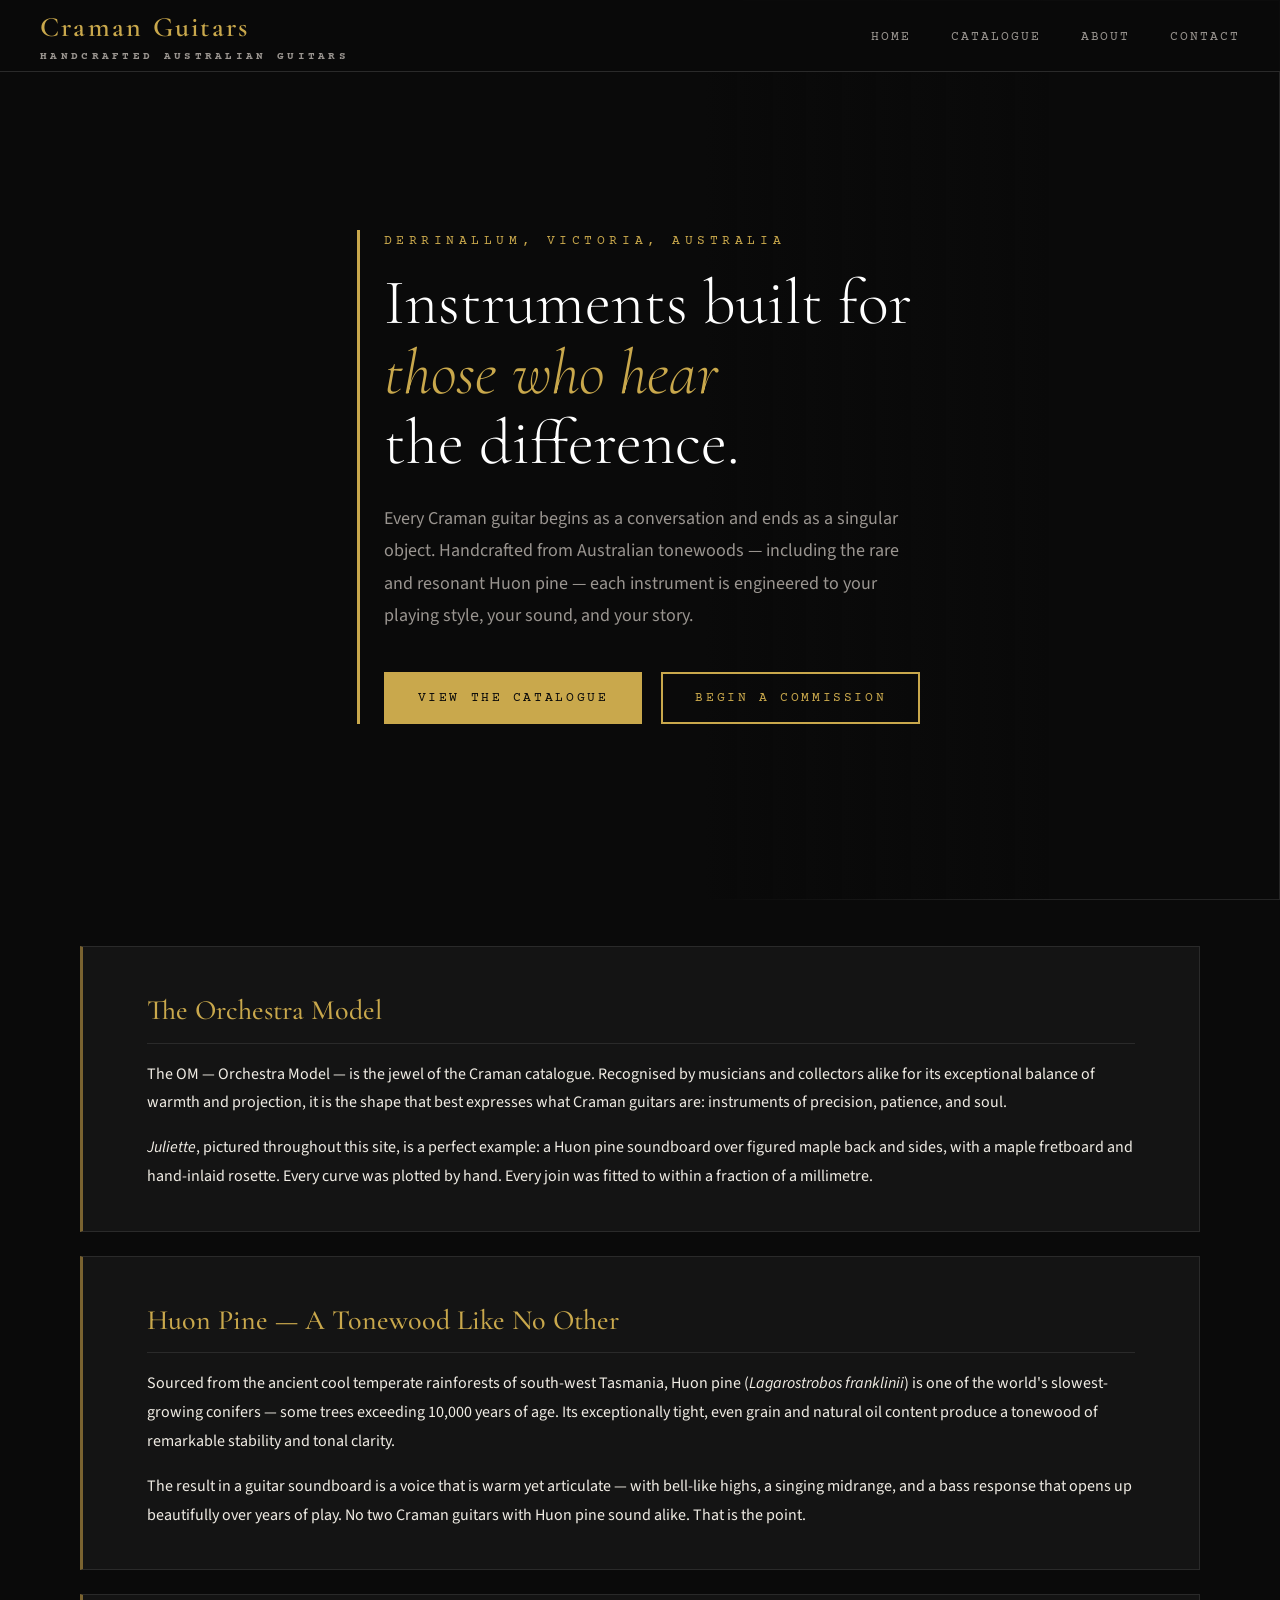
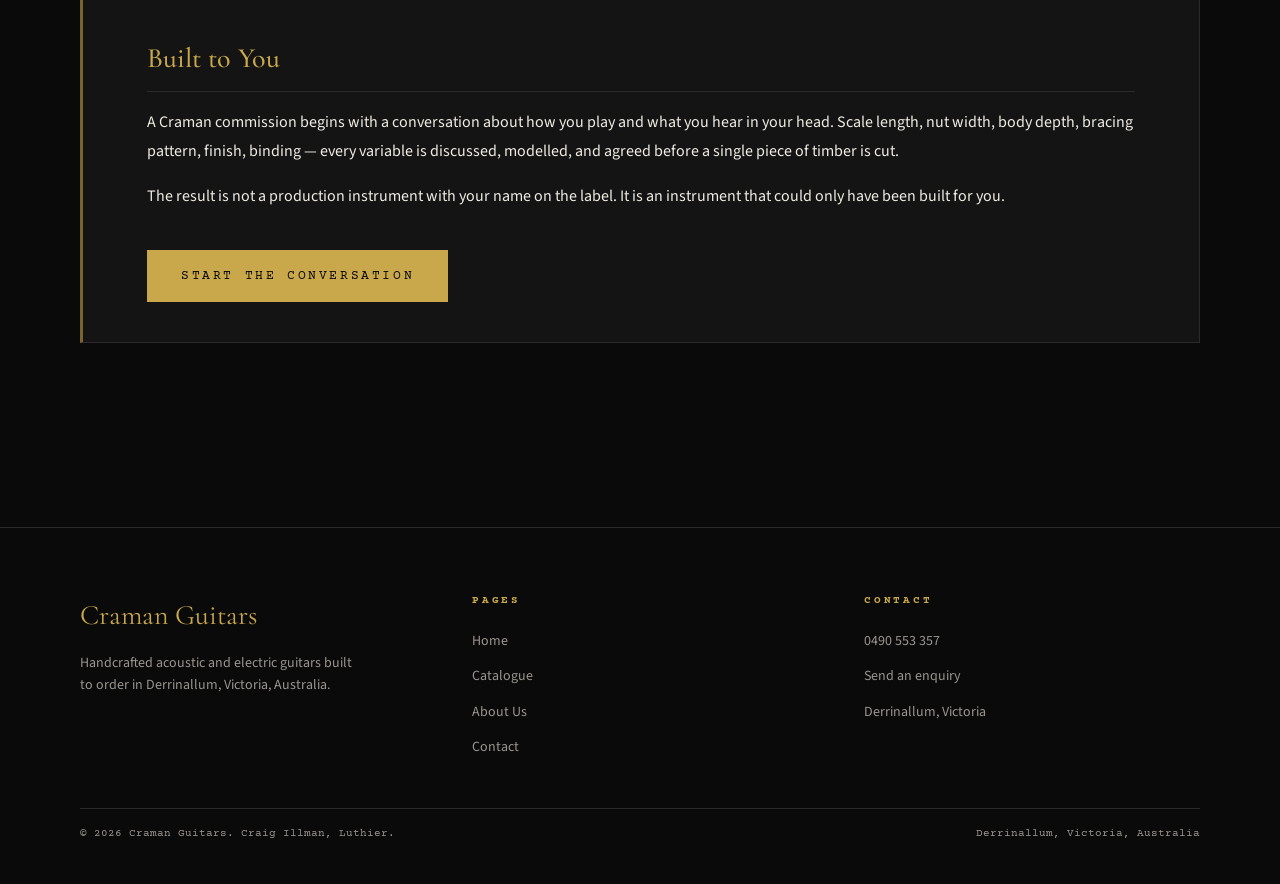
==== index.html @ 25abf244 "Add files via upload" ====
<!DOCTYPE html>
<!--
  CRAMAN GUITARS — Home Page
  File: index.html

  FOR BEGINNERS — FILE PATHS FROM THIS PAGE:
  This page is at the ROOT (top) of the site.
  Links to other files go like this:
    css/styles.css              (into the css folder)
    images/guitars/juliette.jpg (into images, then guitars)
    js/main.js                  (into the js folder)
    pages/about.html            (into the pages folder)
-->
<html lang="en">

<head>
  <meta charset="UTF-8">
  <meta http-equiv="X-UA-Compatible" content="IE=edge">
  <meta name="viewport" content="width=device-width, initial-scale=1.0">
  <title>Craman Guitars — Handcrafted in Melbourne, Australia</title>
  <meta name="description" content="Craman Guitars builds bespoke handcrafted acoustic and electric guitars in Melbourne, Australia. Featuring Huon pine soundboards and custom builds.">

  <!-- Google Fonts — loads Cormorant Garamond, Source Sans 3, and Courier Prime -->
  <link rel="preconnect" href="https://fonts.googleapis.com">
  <link rel="preconnect" href="https://fonts.gstatic.com" crossorigin>
  <link href="https://fonts.googleapis.com/css2?family=Cormorant+Garamond:ital,wght@0,300;0,400;0,500;0,600;1,300;1,400&family=Source+Sans+3:wght@300;400;600&family=Courier+Prime&display=swap" rel="stylesheet">

  <!-- Our stylesheet -->
  <link rel="stylesheet" href="css/styles.css">
</head>

<body>

  <!-- BACKGROUND GUITAR IMAGE - sits behind everything -->
  <div class="page-background" aria-hidden="true">
    <img src="images/guitars/juliette.jpg" alt="">
  </div>

  <!-- NAVIGATION BAR -->
  <div class="site-nav">
    <a href="index.html" class="nav-brand">
      Craman Guitars
      <span>Handcrafted Australian Guitars</span>
    </a>

    <button class="nav-toggle" aria-expanded="false" aria-controls="nav-links" aria-label="Open navigation menu">
      <span></span>
      <span></span>
      <span></span>
    </button>

    <ul class="nav-links" id="nav-links">
      <li><a href="index.html">Home</a></li>
      <li><a href="pages/catalogue.html">Catalogue</a></li>
      <li><a href="pages/about.html">About</a></li>
      <li><a href="pages/contact.html">Contact</a></li>
    </ul>
  </div>

  <!-- ALL VISIBLE PAGE CONTENT -->
  <div class="page-wrapper">
    <main>

      <!-- HERO SECTION -->
      <section class="hero">
        <div class="container">
          <div class="hero-content">

            <p class="hero-eyebrow">Derrinallum, Victoria, Australia</p>

            <h1 class="hero-title">
              Instruments built for<br>
              <em>those who hear</em><br>
              the difference.
            </h1>

            <p class="hero-body">
              Every Craman guitar begins as a conversation and ends as a singular object.
              Handcrafted from Australian tonewoods — including the rare and resonant
              Huon pine — each instrument is engineered to your playing style,
              your sound, and your story.
            </p>

            <div>
              <a href="pages/catalogue.html" class="btn btn-primary">View the Catalogue</a>
              <a href="pages/contact.html" class="btn btn-secondary">Begin a Commission</a>
            </div>

          </div>
        </div>
      </section>


      <!-- FEATURE ARTICLES -->
      <section class="py-xl">
        <div class="container">

          <!-- Article 1: The Orchestra Model -->
          <article class="content-block">
            <h2>The Orchestra Model</h2>
            <p>
              The OM — Orchestra Model — is the jewel of the Craman catalogue.
              Recognised by musicians and collectors alike for its exceptional
              balance of warmth and projection, it is the shape that best expresses
              what Craman guitars are: instruments of precision, patience, and soul.
            </p>
            <p>
              <em>Juliette</em>, pictured throughout this site, is a perfect example:
              a Huon pine soundboard over figured maple back and sides, with a maple
              fretboard and hand-inlaid rosette. Every curve was plotted by hand.
              Every join was fitted to within a fraction of a millimetre.
            </p>
          </article>

          <!-- Article 2: Huon Pine -->
          <article class="content-block">
            <h2>Huon Pine — A Tonewood Like No Other</h2>
            <p>
              Sourced from the ancient cool temperate rainforests of south-west Tasmania,
              Huon pine (<em>Lagarostrobos franklinii</em>) is one of the world's
              slowest-growing conifers — some trees exceeding 10,000 years of age.
              Its exceptionally tight, even grain and natural oil content produce a
              tonewood of remarkable stability and tonal clarity.
            </p>
            <p>
              The result in a guitar soundboard is a voice that is warm yet articulate —
              with bell-like highs, a singing midrange, and a bass response that opens
              up beautifully over years of play. No two Craman guitars with Huon pine
              sound alike. That is the point.
            </p>
          </article>

          <!-- Article 3: Built to You -->
          <article class="content-block">
            <h2>Built to You</h2>
            <p>
              A Craman commission begins with a conversation about how you play and
              what you hear in your head. Scale length, nut width, body depth, bracing
              pattern, finish, binding — every variable is discussed, modelled, and
              agreed before a single piece of timber is cut.
            </p>
            <p>
              The result is not a production instrument with your name on the label.
              It is an instrument that could only have been built for you.
            </p>
            <div class="mt-lg">
              <a href="pages/contact.html" class="btn btn-primary">Start the Conversation</a>
            </div>
          </article>

        </div>
      </section>

    </main>

    <!-- FOOTER -->
    <div class="site-footer">
      <div class="container">

        <div class="footer-inner clearfix">

          <div class="footer-col">
            <span class="footer-brand-name">Craman Guitars</span>
            <p class="footer-brand-desc">
              Handcrafted acoustic and electric guitars built to order in
              Derrinallum, Victoria, Australia.
            </p>
          </div>

          <div class="footer-col">
            <h3>Pages</h3>
            <ul>
              <li><a href="index.html">Home</a></li>
              <li><a href="pages/catalogue.html">Catalogue</a></li>
              <li><a href="pages/about.html">About Us</a></li>
              <li><a href="pages/contact.html">Contact</a></li>
            </ul>
          </div>

          <div class="footer-col">
            <h3>Contact</h3>
            <ul>
              <li><a href="tel:0490553357">0490 553 357</a></li>
              <li><a href="pages/contact.html">Send an enquiry</a></li>
              <li><span style="color: #9a9590; font-size: 14px;">Derrinallum, Victoria</span></li>
            </ul>
          </div>

        </div>

        <div class="footer-bottom clearfix">
          <span>&copy; 2026 Craman Guitars. Craig Illman, Luthier.</span>
          <span>Derrinallum, Victoria, Australia</span>
        </div>

      </div>
    </div>

  </div><!-- end .page-wrapper -->

  <script src="js/main.js"></script>
</body>
</html>
---- css/styles.css ----
/* ============================================================
   CRAMAN GUITARS — Main Stylesheet
   File: css/styles.css
   Compatibility: Dreamweaver 2020, Chrome 70+, Firefox 65+

   HOW THIS FILE IS ORGANISED (for beginners):
   ------------------------------------------------------------
   1. RESET & BASE     — Removes browser defaults
   2. BACKGROUND       — Juliette guitar image behind all content
   3. NAVIGATION       — Top menu bar on every page
   4. PAGE LAYOUT      — Wrapper and container
   5. HERO SECTION     — Big banner on the Home page
   6. BUTTONS          — Gold filled and outlined buttons
   7. ARTICLE CARDS    — Content blocks used on every page
   8. CATALOGUE        — Guitar listing cards
   9. CONTACT          — Contact details and form
  10. PAGE HERO        — Smaller heading for inner pages
  11. FOOTER           — Bottom strip on every page
  12. UTILITIES        — Small helper classes
  13. RESPONSIVE       — Mobile and tablet adjustments
   ============================================================ */


/* ============================================================
   1. RESET & BASE STYLES
   NOTE: We are NOT using CSS variables (var()) here because
   Dreamweaver 2020's preview does not render them reliably.
   Instead, every colour and size is written out explicitly.
   ============================================================ */

*,
*::before,
*::after {
  box-sizing: border-box;
  margin: 0;
  padding: 0;
}

html {
  scroll-behavior: smooth;
  font-size: 16px;
}

body {
  background-color: #0a0a0a;
  color: #f0ece4;
  font-family: 'Source Sans 3', 'Helvetica Neue', Arial, sans-serif;
  font-size: 16px;
  line-height: 1.7;
  min-height: 100vh;
  overflow-x: hidden;
}

a {
  color: #c9a84c;
  text-decoration: none;
  -webkit-transition: color 0.2s ease;
  transition: color 0.2s ease;
}

a:hover {
  color: #e2c97e;
}

img {
  max-width: 100%;
  height: auto;
  display: block;
}

ul,
ol {
  list-style: none;
}


/* ============================================================
   2. BACKGROUND GUITAR IMAGE
   position: fixed keeps her in place while content scrolls.
   opacity: 0.15 makes her subtle — visible but not distracting.
   ============================================================ */

.page-background {
  position: fixed;
  top: 0;
  right: 0;
  width: 45%;
  height: 100%;
  z-index: 0;
  pointer-events: none;
  overflow: hidden;
}

.page-background img {
  width: 100%;
  height: 100%;
  object-fit: cover;
  object-position: center top;
  opacity: 0.15;
  -webkit-filter: grayscale(30%);
  filter: grayscale(30%);
}

/* Gradient that fades the image toward the left */
.page-background::after {
  content: '';
  position: absolute;
  top: 0;
  left: 0;
  width: 60%;
  height: 100%;
  background: -webkit-linear-gradient(left, #0a0a0a 0%, transparent 100%);
  background: linear-gradient(to right, #0a0a0a 0%, transparent 100%);
}


/* ============================================================
   3. NAVIGATION BAR
   position: fixed sticks it to the top of the screen.
   z-index: 1000 keeps it above everything else.
   ============================================================ */

.site-nav {
  position: fixed;
  top: 0;
  left: 0;
  right: 0;
  height: 72px;
  z-index: 1000;
  background-color: rgba(10, 10, 10, 0.92);
  border-bottom: 1px solid #2a2a2a;

  /* Flexbox lines up brand and links side by side */
  display: -webkit-box;
  display: -ms-flexbox;
  display: flex;
  -webkit-box-align: center;
  -ms-flex-align: center;
  align-items: center;
  padding: 0 40px;
}

/* Brand name on the left */
.nav-brand {
  font-family: 'Cormorant Garamond', Georgia, serif;
  font-size: 28px;
  font-weight: 600;
  color: #c9a84c;
  letter-spacing: 0.08em;
  margin-right: auto;   /* Pushes the nav links to the right */
  text-decoration: none;
}

.nav-brand:hover {
  color: #c9a84c;
}

.nav-brand span {
  color: #9a9590;
  font-size: 11px;
  display: block;
  letter-spacing: 0.3em;
  text-transform: uppercase;
  margin-top: -4px;
  font-family: 'Courier Prime', 'Courier New', monospace;
}

/* Nav links list */
.nav-links {
  display: -webkit-box;
  display: -ms-flexbox;
  display: flex;
  list-style: none;
  padding: 0;
  margin: 0;
}

/* Space between each link using margin instead of gap */
.nav-links li {
  margin-left: 40px;
}

.nav-links a {
  font-family: 'Courier Prime', 'Courier New', monospace;
  font-size: 13px;
  color: #9a9590;
  letter-spacing: 0.15em;
  text-transform: uppercase;
  padding-bottom: 3px;
  border-bottom: 2px solid transparent;
  -webkit-transition: color 0.2s ease, border-color 0.2s ease;
  transition: color 0.2s ease, border-color 0.2s ease;
}

.nav-links a:hover,
.nav-links a.active {
  color: #c9a84c;
  border-bottom-color: #c9a84c;
}

/* Mobile hamburger — hidden on desktop */
.nav-toggle {
  display: none;
  background: none;
  border: none;
  cursor: pointer;
  padding: 8px;
}

.nav-toggle span {
  display: block;
  width: 24px;
  height: 2px;
  background-color: #c9a84c;
  margin: 5px 0;
}


/* ============================================================
   4. PAGE LAYOUT
   .page-wrapper sits above the background (z-index: 1).
   .container centres content and limits the maximum width.
   ============================================================ */

.page-wrapper {
  position: relative;
  z-index: 1;
  padding-top: 72px;    /* Stops content hiding under the fixed nav */
}

.container {
  max-width: 1200px;
  margin: 0 auto;
  padding: 0 40px;
}


/* ============================================================
   5. HERO SECTION (Home page)
   ============================================================ */

.hero {
  min-height: 90vh;
  display: -webkit-box;
  display: -ms-flexbox;
  display: flex;
  -webkit-box-align: center;
  -ms-flex-align: center;
  align-items: center;
  padding: 96px 0;
}

.hero-content {
  max-width: 700px;
  padding-left: 24px;
  border-left: 3px solid #c9a84c;
}

.hero-eyebrow {
  font-family: 'Courier Prime', 'Courier New', monospace;
  font-size: 13px;
  color: #c9a84c;
  letter-spacing: 0.35em;
  text-transform: uppercase;
  margin-bottom: 16px;
}

.hero-title {
  font-family: 'Cormorant Garamond', Georgia, serif;
  font-size: 64px;
  font-weight: 300;
  color: #ffffff;
  line-height: 1.1;
  margin-bottom: 24px;
}

.hero-title em {
  color: #c9a84c;
  font-style: italic;
}

.hero-body {
  font-size: 18px;
  color: #9a9590;
  max-width: 540px;
  margin-bottom: 40px;
  line-height: 1.8;
}


/* ============================================================
   6. BUTTONS
   ============================================================ */

.btn {
  display: inline-block;
  padding: 13px 32px;
  font-family: 'Courier Prime', 'Courier New', monospace;
  font-size: 13px;
  letter-spacing: 0.2em;
  text-transform: uppercase;
  -webkit-transition: all 0.2s ease;
  transition: all 0.2s ease;
  cursor: pointer;
  border-radius: 0;
}

/* Gold filled */
.btn-primary {
  background-color: #c9a84c;
  color: #0a0a0a;
  border: 2px solid #c9a84c;
}

.btn-primary:hover {
  background-color: #e2c97e;
  border-color: #e2c97e;
  color: #0a0a0a;
}

/* Gold outline */
.btn-secondary {
  background-color: transparent;
  color: #c9a84c;
  border: 2px solid #c9a84c;
  margin-left: 16px;
}

.btn-secondary:hover {
  background-color: #c9a84c;
  color: #0a0a0a;
}


/* ============================================================
   7. ARTICLE CARDS
   Each <article class="content-block"> is a styled panel.

   The .visible class is added by JavaScript when the article
   scrolls into view — this triggers the fade-in effect.
   Without JavaScript, articles display normally (opacity: 1).
   ============================================================ */

.section-divider {
  width: 80px;
  height: 1px;
  background-color: #7a6330;
  margin: 64px 0 24px;
}

.section-eyebrow {
  font-family: 'Courier Prime', 'Courier New', monospace;
  font-size: 11px;
  color: #7a6330;
  letter-spacing: 0.4em;
  text-transform: uppercase;
  margin-bottom: 8px;
}

.section-title {
  font-family: 'Cormorant Garamond', Georgia, serif;
  font-size: 36px;
  font-weight: 400;
  color: #ffffff;
  margin-bottom: 40px;
  line-height: 1.2;
}

article.content-block {
  background-color: #141414;
  border: 1px solid #2a2a2a;
  border-left: 3px solid #7a6330;
  padding: 40px 64px;
  margin-bottom: 24px;
  /* Fully visible by default. Animation only runs when
     JavaScript adds .js-fade to the <html> element. */
}

.js-fade article.content-block {
  opacity: 0;
  -webkit-transform: translateY(20px);
  transform: translateY(20px);
  -webkit-transition: opacity 0.6s ease, -webkit-transform 0.6s ease;
  transition: opacity 0.6s ease, transform 0.6s ease;
}

.js-fade article.content-block.visible {
  opacity: 1;
  -webkit-transform: translateY(0);
  transform: translateY(0);
}

article.content-block h2 {
  font-family: 'Cormorant Garamond', Georgia, serif;
  font-size: 28px;
  font-weight: 500;
  color: #c9a84c;
  margin-bottom: 16px;
  padding-bottom: 8px;
  border-bottom: 1px solid #2a2a2a;
}

article.content-block p {
  color: #f0ece4;
  margin-bottom: 16px;
  line-height: 1.8;
}

article.content-block p:last-child {
  margin-bottom: 0;
}

/* Prevent article paragraph colour from bleeding into buttons inside articles */
article.content-block .btn-primary {
  color: #0a0a0a;
}

article.content-block .btn-secondary {
  color: #c9a84c;
}

article.content-block a {
  color: #c9a84c;
}

article.content-block a:hover {
  color: #e2c97e;
}


/* ============================================================
   8. CATALOGUE — Guitar Cards
   ============================================================ */

/* Grid using inline-block so no CSS Grid is needed.
   Each card is 31% wide with small gaps between them. */
.catalogue-grid {
  padding: 40px 0;
  font-size: 0;         /* Removes whitespace gaps between inline-blocks */
}

.guitar-card {
  display: inline-block;
  vertical-align: top;
  width: 47%;
  margin: 0 1.5% 32px 1.5%;
  background-color: #141414;
  border: 1px solid #2a2a2a;
  font-size: 16px;      /* Reset font size removed above */
  overflow: hidden;
  -webkit-transition: border-color 0.3s ease;
  transition: border-color 0.3s ease;

  /* Fully visible by default. Animation only runs when
     JavaScript adds .js-fade to the <html> element. */
  -webkit-transition: border-color 0.3s ease;
  transition: border-color 0.3s ease;
}

.js-fade .guitar-card {
  opacity: 0;
  -webkit-transform: translateY(20px);
  transform: translateY(20px);
  -webkit-transition: opacity 0.6s ease, -webkit-transform 0.6s ease, border-color 0.3s ease;
  transition: opacity 0.6s ease, transform 0.6s ease, border-color 0.3s ease;
}

.js-fade .guitar-card.visible {
  opacity: 1;
  -webkit-transform: translateY(0);
  transform: translateY(0);
}

.guitar-card:hover {
  border-color: #7a6330;
}

/* Image container */
.guitar-card-image {
  width: 100%;
  height: 280px;
  overflow: hidden;
  position: relative;
}

.guitar-card-image img {
  width: 100%;
  height: 100%;
  object-fit: cover;
  -webkit-transition: -webkit-transform 0.4s ease;
  transition: transform 0.4s ease;
}

.guitar-card:hover .guitar-card-image img {
  -webkit-transform: scale(1.04);
  transform: scale(1.04);
}

/* Gold badge over the image */
.guitar-card-badge {
  position: absolute;
  top: 16px;
  left: 16px;
  background-color: #c9a84c;
  color: #0a0a0a;
  font-family: 'Courier Prime', 'Courier New', monospace;
  font-size: 11px;
  letter-spacing: 0.2em;
  text-transform: uppercase;
  padding: 5px 12px;
}

/* Text below image */
.guitar-card-body {
  padding: 24px;
}

.guitar-card-name {
  font-family: 'Cormorant Garamond', Georgia, serif;
  font-size: 28px;
  font-weight: 500;
  color: #ffffff;
  margin-bottom: 8px;
  font-style: italic;
}

.guitar-card-model {
  font-family: 'Courier Prime', 'Courier New', monospace;
  font-size: 11px;
  color: #c9a84c;
  letter-spacing: 0.25em;
  text-transform: uppercase;
  margin-bottom: 16px;
}

.guitar-card-desc {
  font-size: 14px;
  color: #9a9590;
  line-height: 1.7;
  margin-bottom: 24px;
}

/* Spec rows inside a card */
.guitar-specs {
  border-top: 1px solid #2a2a2a;
  padding-top: 16px;
  list-style: none;
  padding-left: 0;
}

.guitar-specs li {
  overflow: hidden;     /* Contains the floated elements */
  font-size: 12px;
  font-family: 'Courier Prime', 'Courier New', monospace;
  padding: 6px 0;
  border-bottom: 1px solid #2a2a2a;
  color: #9a9590;
}

.guitar-specs li:last-child {
  border-bottom: none;
}

.spec-label {
  float: left;
  color: #9a9590;
  letter-spacing: 0.1em;
  text-transform: uppercase;
}

.spec-value {
  float: right;
  color: #f0ece4;
}


/* ============================================================
   9. CONTACT
   ============================================================ */

/* Two columns — left for info, right for form */
.contact-layout {
  overflow: hidden;     /* Clearfix for the two floated columns */
  padding: 40px 0;
}

.contact-info {
  float: left;
  width: 46%;
  margin-right: 4%;
}

.contact-form-col {
  float: left;
  width: 50%;
}

.contact-info h2 {
  font-family: 'Cormorant Garamond', Georgia, serif;
  font-size: 36px;
  color: #ffffff;
  margin-bottom: 24px;
}

.contact-detail {
  overflow: hidden;
  margin-bottom: 24px;
  padding-bottom: 24px;
  border-bottom: 1px solid #2a2a2a;
}

.contact-detail:last-of-type {
  border-bottom: none;
}

.contact-detail-label {
  display: block;
  font-family: 'Courier Prime', 'Courier New', monospace;
  font-size: 11px;
  color: #c9a84c;
  letter-spacing: 0.2em;
  text-transform: uppercase;
  margin-bottom: 4px;
}

.contact-detail-value {
  color: #f0ece4;
  font-size: 16px;
  line-height: 1.5;
}

/* The form panel */
.contact-form {
  background-color: #141414;
  border: 1px solid #2a2a2a;
  padding: 40px;
}

.form-group {
  margin-bottom: 24px;
}

.form-group label {
  display: block;
  font-family: 'Courier Prime', 'Courier New', monospace;
  font-size: 11px;
  color: #c9a84c;
  letter-spacing: 0.2em;
  text-transform: uppercase;
  margin-bottom: 8px;
}

.form-group input,
.form-group textarea,
.form-group select {
  width: 100%;
  background-color: #1c1c1c;
  border: 1px solid #2a2a2a;
  color: #f0ece4;
  font-family: 'Source Sans 3', 'Helvetica Neue', Arial, sans-serif;
  font-size: 16px;
  padding: 12px 16px;
  outline: none;
  -webkit-transition: border-color 0.2s ease;
  transition: border-color 0.2s ease;
  border-radius: 0;
  -webkit-appearance: none;
  -moz-appearance: none;
  appearance: none;
}

.form-group input:focus,
.form-group textarea:focus,
.form-group select:focus {
  border-color: #c9a84c;
}

.form-group textarea {
  height: 160px;
  resize: vertical;
}

/* Select arrow replacement */
.form-group select {
  background-image: url("data:image/svg+xml,%3Csvg xmlns='http://www.w3.org/2000/svg' width='10' height='6'%3E%3Cpath d='M0 0l5 6 5-6z' fill='%23c9a84c'/%3E%3C/svg%3E");
  background-repeat: no-repeat;
  background-position: right 16px center;
  padding-right: 40px;
}

/* Submit button */
.btn-submit {
  width: 100%;
  text-align: center;
  border: 2px solid #c9a84c;
  background-color: #c9a84c;
  color: #0a0a0a;
  font-family: 'Courier Prime', 'Courier New', monospace;
  font-size: 13px;
  letter-spacing: 0.2em;
  text-transform: uppercase;
  padding: 15px 32px;
  cursor: pointer;
  border-radius: 0;
  -webkit-transition: all 0.2s ease;
  transition: all 0.2s ease;
}

.btn-submit:hover {
  background-color: #e2c97e;
  border-color: #e2c97e;
}

/* Clearfix — forces a container to wrap its floated children */
.clearfix::after {
  content: '';
  display: table;
  clear: both;
}


/* ============================================================
  10. PAGE HERO (inner pages — smaller than home hero)
   ============================================================ */

.page-hero {
  padding: 96px 0 40px;
  border-bottom: 1px solid #2a2a2a;
  margin-bottom: 64px;
}

.page-hero-eyebrow {
  font-family: 'Courier Prime', 'Courier New', monospace;
  font-size: 13px;
  color: #c9a84c;
  letter-spacing: 0.35em;
  text-transform: uppercase;
  margin-bottom: 8px;
}

.page-hero-title {
  font-family: 'Cormorant Garamond', Georgia, serif;
  font-size: 36px;
  font-weight: 72;
  color: #ffffff;
  line-height: 1.15;
}

.page-hero-sub {
  font-size: 18px;
  color: #9a9590;
  max-width: 600px;
  margin-top: 16px;
  line-height: 1.8;
}


/* ============================================================
  11. FOOTER
   ============================================================ */

.site-footer {
  margin-top: 96px;
  padding: 64px 0 40px;
  border-top: 1px solid #2a2a2a;
  position: relative;
  z-index: 1;
}

.footer-inner {
  overflow: hidden;
  margin-bottom: 40px;
}

.footer-col {
  float: left;
  width: 30%;
  margin-right: 5%;
}

.footer-col:last-child {
  margin-right: 0;
}

.footer-brand-name {
  font-family: 'Cormorant Garamond', Georgia, serif;
  font-size: 28px;
  color: #c9a84c;
  display: block;
  margin-bottom: 12px;
}

.footer-brand-desc {
  font-size: 14px;
  color: #9a9590;
  line-height: 1.6;
  max-width: 280px;
}

.footer-col h3 {
  font-family: 'Courier Prime', 'Courier New', monospace;
  font-size: 11px;
  color: #c9a84c;
  letter-spacing: 0.25em;
  text-transform: uppercase;
  margin-bottom: 16px;
}

.footer-col ul {
  list-style: none;
  padding: 0;
}

.footer-col ul li {
  margin-bottom: 8px;
}

.footer-col ul li a {
  font-size: 14px;
  color: #9a9590;
}

.footer-col ul li a:hover {
  color: #c9a84c;
}

.footer-bottom {
  border-top: 1px solid #2a2a2a;
  padding-top: 16px;
  font-family: 'Courier Prime', 'Courier New', monospace;
  font-size: 11px;
  color: #9a9590;
  overflow: hidden;
}

.footer-bottom span:first-child {
  float: left;
}

.footer-bottom span:last-child {
  float: right;
}


/* ============================================================
  12. UTILITY CLASSES
   ============================================================ */

.text-center  { text-align: center; }
.text-gold    { color: #c9a84c; }
.text-muted   { color: #9a9590; }
.mt-sm        { margin-top: 16px; }
.mt-lg        { margin-top: 40px; }
.mb-lg        { margin-bottom: 40px; }
.py-xl        { padding-top: 64px; padding-bottom: 64px; }

/* Screen-reader only text — visually hidden but readable by assistive tech */
.sr-only {
  position: absolute;
  width: 1px;
  height: 1px;
  overflow: hidden;
  clip: rect(0, 0, 0, 0);
}


/* ============================================================
  13. RESPONSIVE — TABLET (max 900px)
   ============================================================ */

@media screen and (max-width: 900px) {

  /* Background guitar narrower on tablet */
  .page-background {
    width: 55%;
    opacity: 0.10;
  }

  /* Hero title smaller */
  .hero-title {
    font-size: 48px;
  }

  /* Stack catalogue cards to single column */
  .guitar-card {
    width: 97%;
    margin-left: 1.5%;
    margin-right: 1.5%;
  }

  /* Stack contact layout */
  .contact-info,
  .contact-form-col {
    float: none;
    width: 100%;
    margin-right: 0;
    margin-bottom: 40px;
  }

  /* Stack footer columns */
  .footer-col {
    float: none;
    width: 100%;
    margin-right: 0;
    margin-bottom: 32px;
  }

  .container {
    padding: 0 24px;
  }
}


/* ============================================================
  14. RESPONSIVE — MOBILE (max 600px)
   ============================================================ */

@media screen and (max-width: 600px) {

  /* Show hamburger, hide nav links */
  .nav-toggle {
    display: block;
  }

  /* Nav becomes a dropdown */
  .nav-links {
    display: block;
    position: absolute;
    top: 72px;
    left: 0;
    right: 0;
    background-color: #0e0e0e;
    border-bottom: 1px solid #2a2a2a;
    max-height: 0;
    overflow: hidden;
    -webkit-transition: max-height 0.3s ease;
    transition: max-height 0.3s ease;
  }

  .nav-links.open {
    max-height: 300px;
  }

  .nav-links li {
    margin-left: 0;
    text-align: center;
    border-bottom: 1px solid #2a2a2a;
  }

  .nav-links li a {
    display: block;
    padding: 16px;
  }

  /* Guitar image very subtle on mobile */
  .page-background {
    width: 100%;
    opacity: 0.07;
  }

  /* Smaller hero on mobile */
  .hero-title {
    font-size: 36px;
  }

  .hero-body {
    font-size: 16px;
  }

  /* Stack buttons on mobile */
  .btn-secondary {
    margin-left: 0;
    margin-top: 12px;
    display: block;
    text-align: center;
  }

  .article-padding {
    padding: 24px;
  }

  article.content-block {
    padding: 24px;
  }

  .page-hero-title {
    font-size: 36px;
  }

  .container {
    padding: 0 16px;
  }

  .site-nav {
    padding: 0 16px;
  }

  .footer-bottom span:first-child,
  .footer-bottom span:last-child {
    float: none;
    display: block;
    margin-bottom: 4px;
  }
}
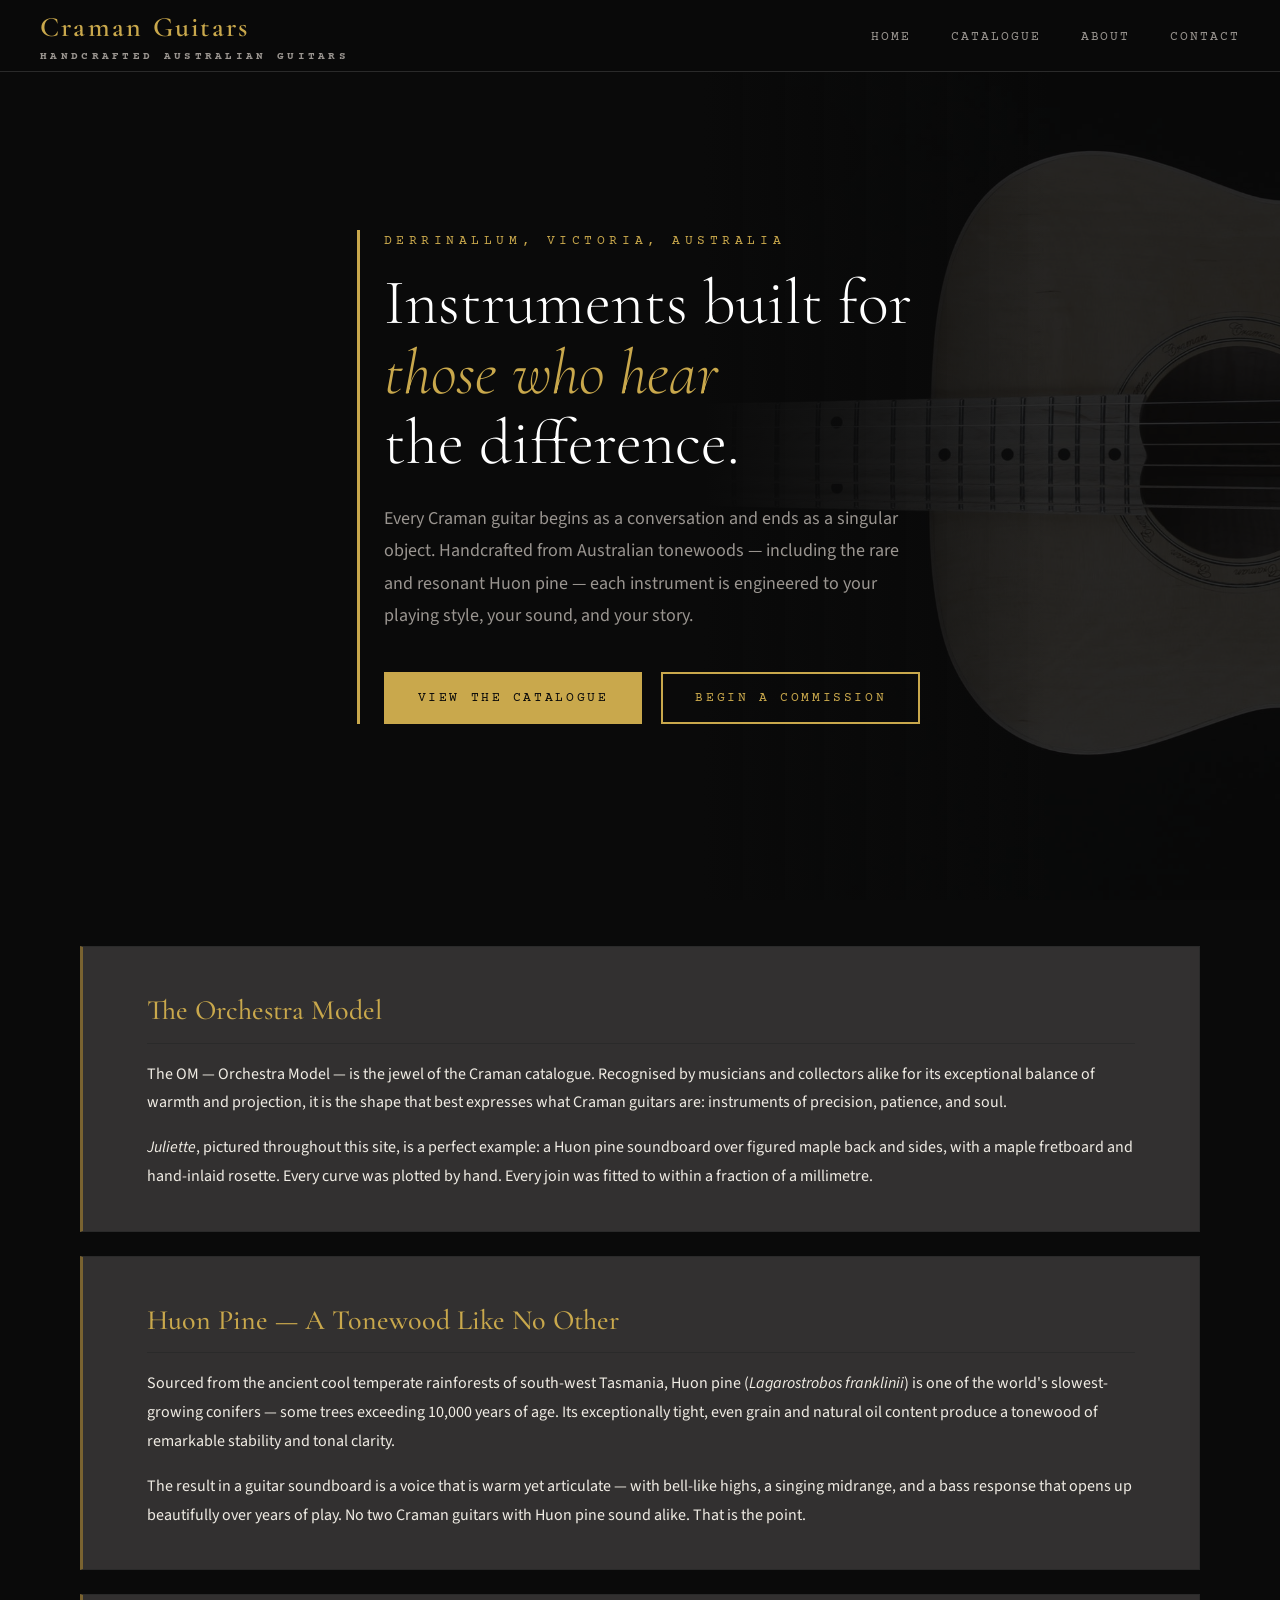
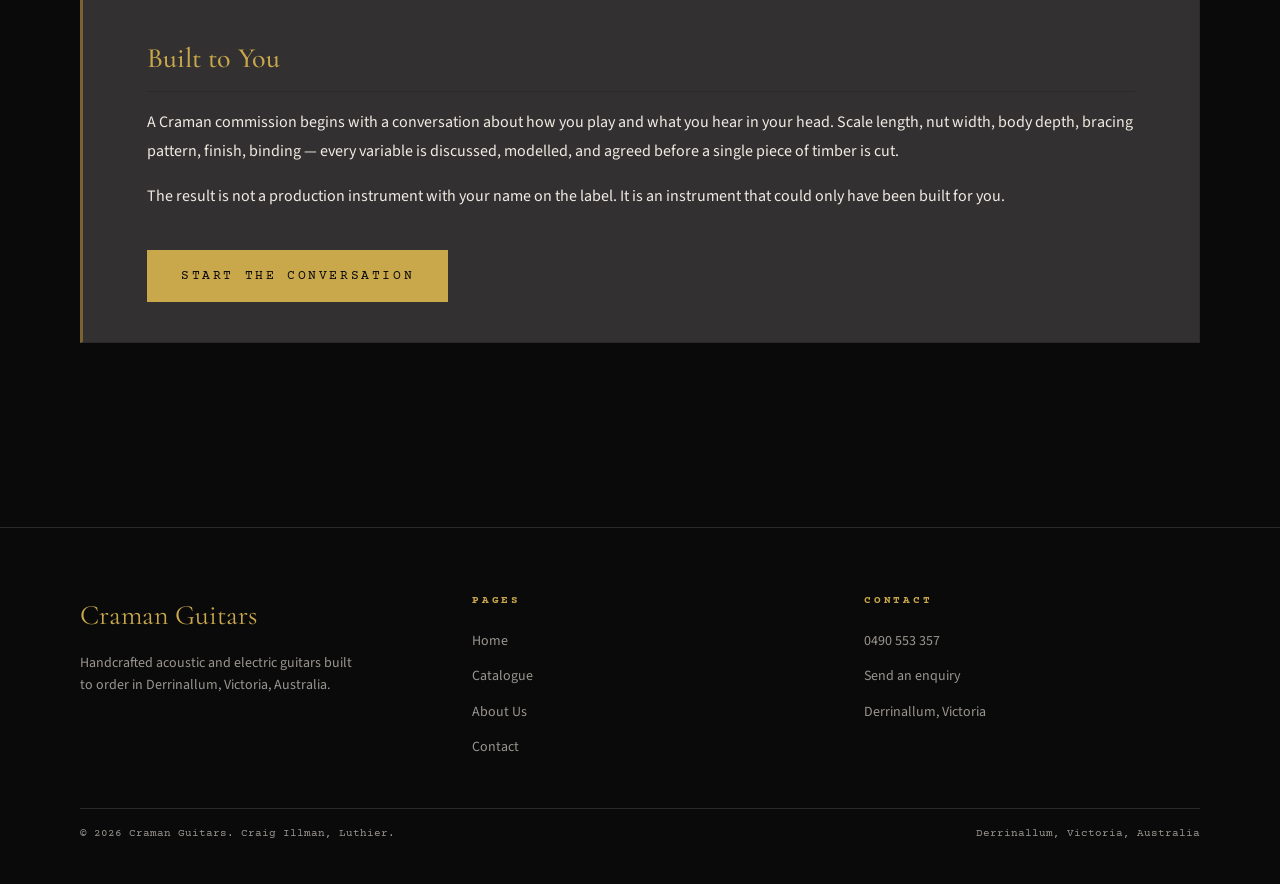
==== commit 6b995c57: "Update index.html" ====
--- a/index.html
+++ b/index.html
@@ -26,7 +26,10 @@
   <link href="https://fonts.googleapis.com/css2?family=Cormorant+Garamond:ital,wght@0,300;0,400;0,500;0,600;1,300;1,400&family=Source+Sans+3:wght@300;400;600&family=Courier+Prime&display=swap" rel="stylesheet">
 
   <!-- Our stylesheet -->
-  <link rel="stylesheet" href="css/styles.css">
+  <link rel="stylesheet" href="css/styles.css"><link rel="apple-touch-icon" sizes="180x180" href="/apple-touch-icon.png">
+<link rel="icon" type="image/png" sizes="32x32" href="/favicon-32x32.png">
+<link rel="icon" type="image/png" sizes="16x16" href="/favicon-16x16.png">
+<link rel="manifest" href="/site.webmanifest">
 </head>
 
 <body>
--- a/css/styles.css
+++ b/css/styles.css
@@ -344,7 +344,7 @@
 .section-divider {
   width: 80px;
   height: 1px;
-  background-color: #7a6330;
+  background-color: rgba(58,56,56,0.85);
   margin: 64px 0 24px;
 }
 
@@ -367,7 +367,7 @@
 }
 
 article.content-block {
-  background-color: #141414;
+  background-color: rgba(58,56,56,0.85);
   border: 1px solid #2a2a2a;
   border-left: 3px solid #7a6330;
   padding: 40px 64px;
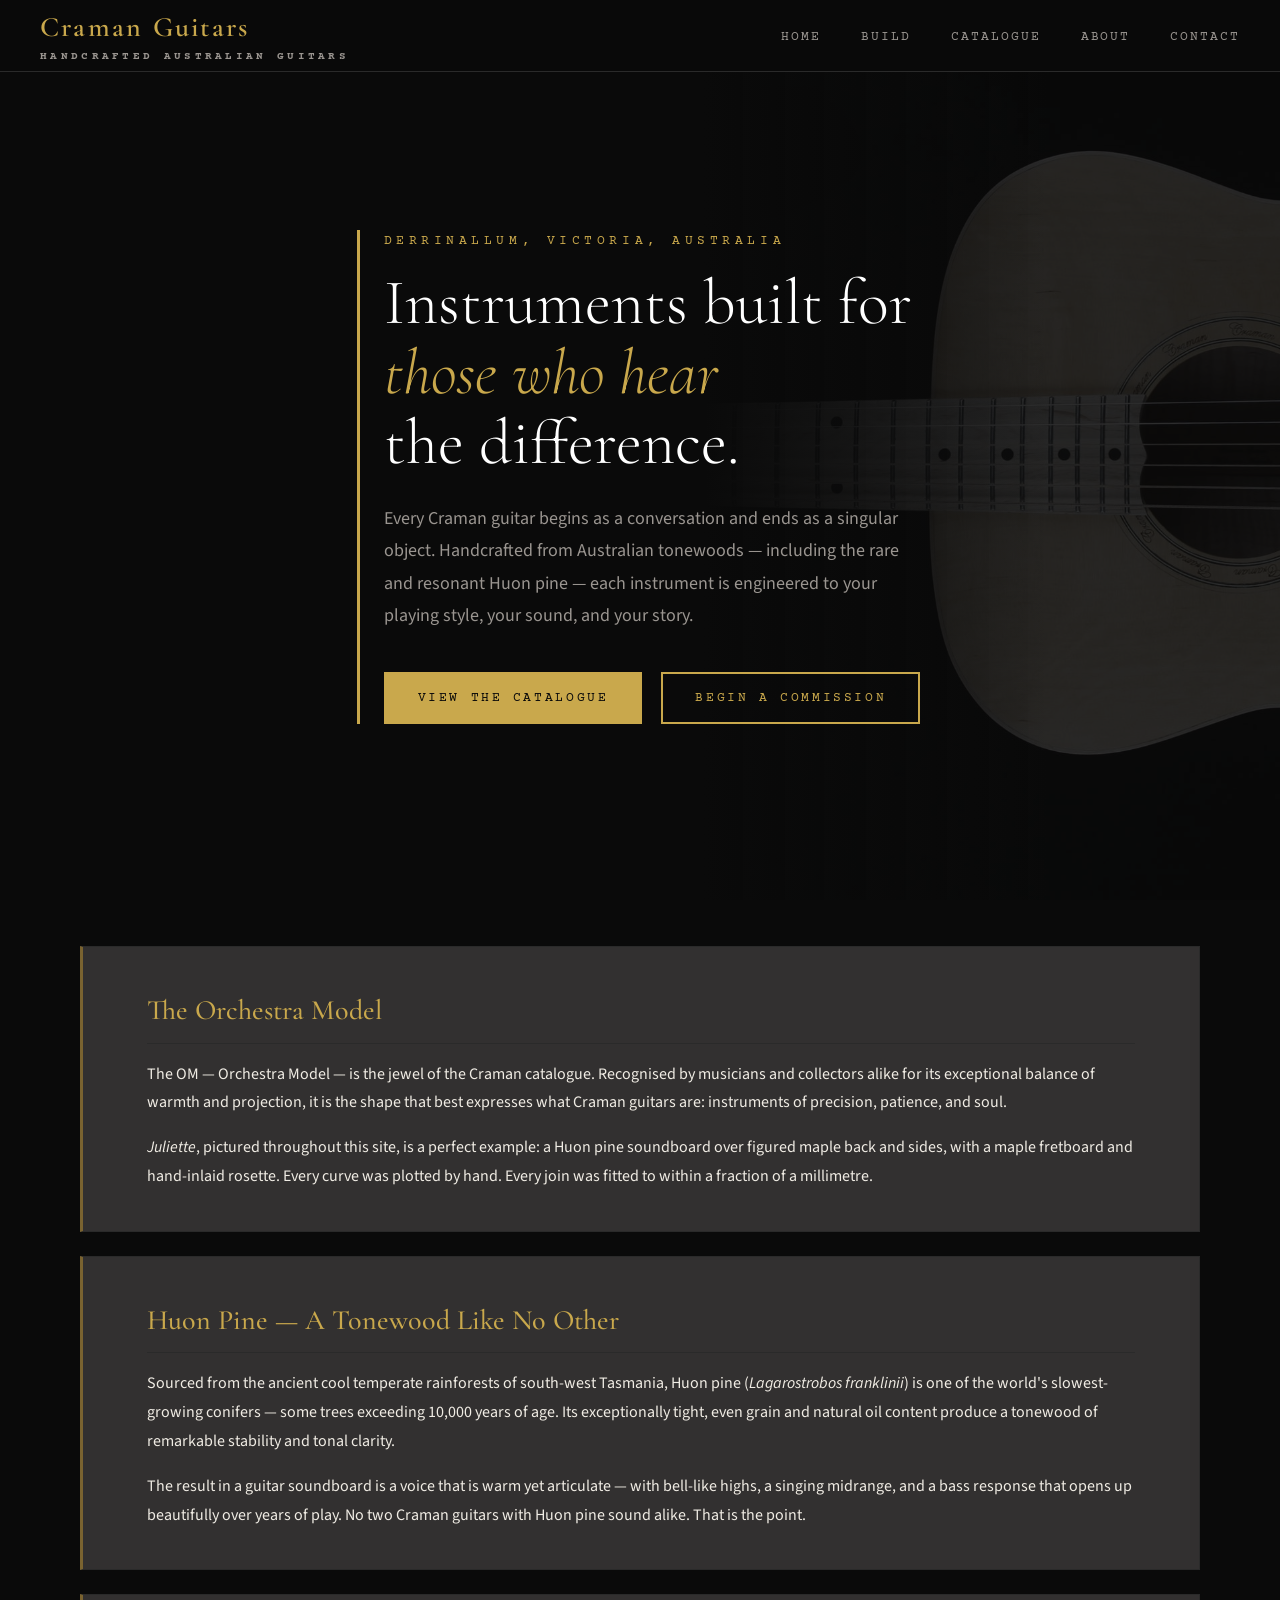
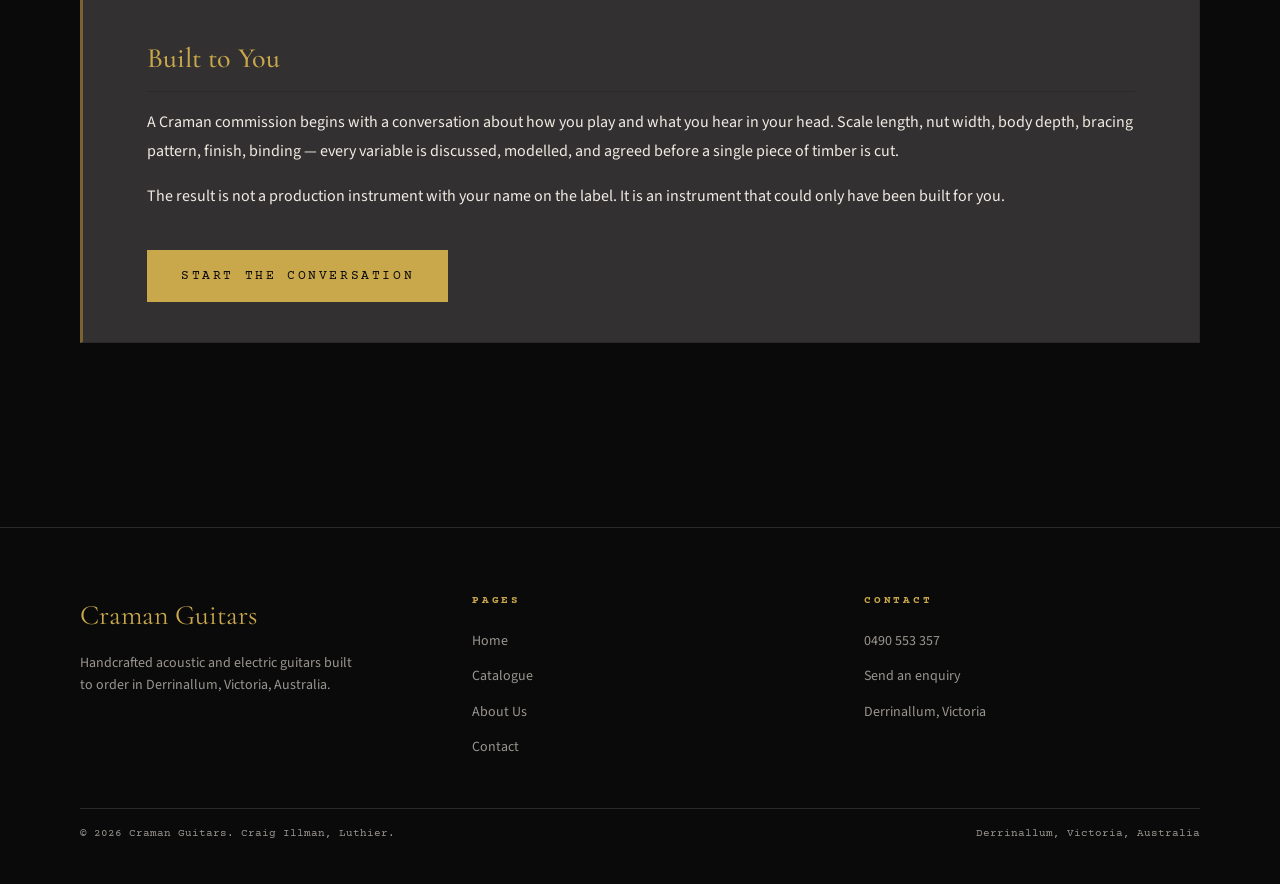
==== commit 231ff076: "Update index.html" ====
--- a/index.html
+++ b/index.html
@@ -54,6 +54,7 @@
 
     <ul class="nav-links" id="nav-links">
       <li><a href="index.html">Home</a></li>
+      <li><a href="CramanGuitarManual.html">Build</a></li>
       <li><a href="pages/catalogue.html">Catalogue</a></li>
       <li><a href="pages/about.html">About</a></li>
       <li><a href="pages/contact.html">Contact</a></li>
